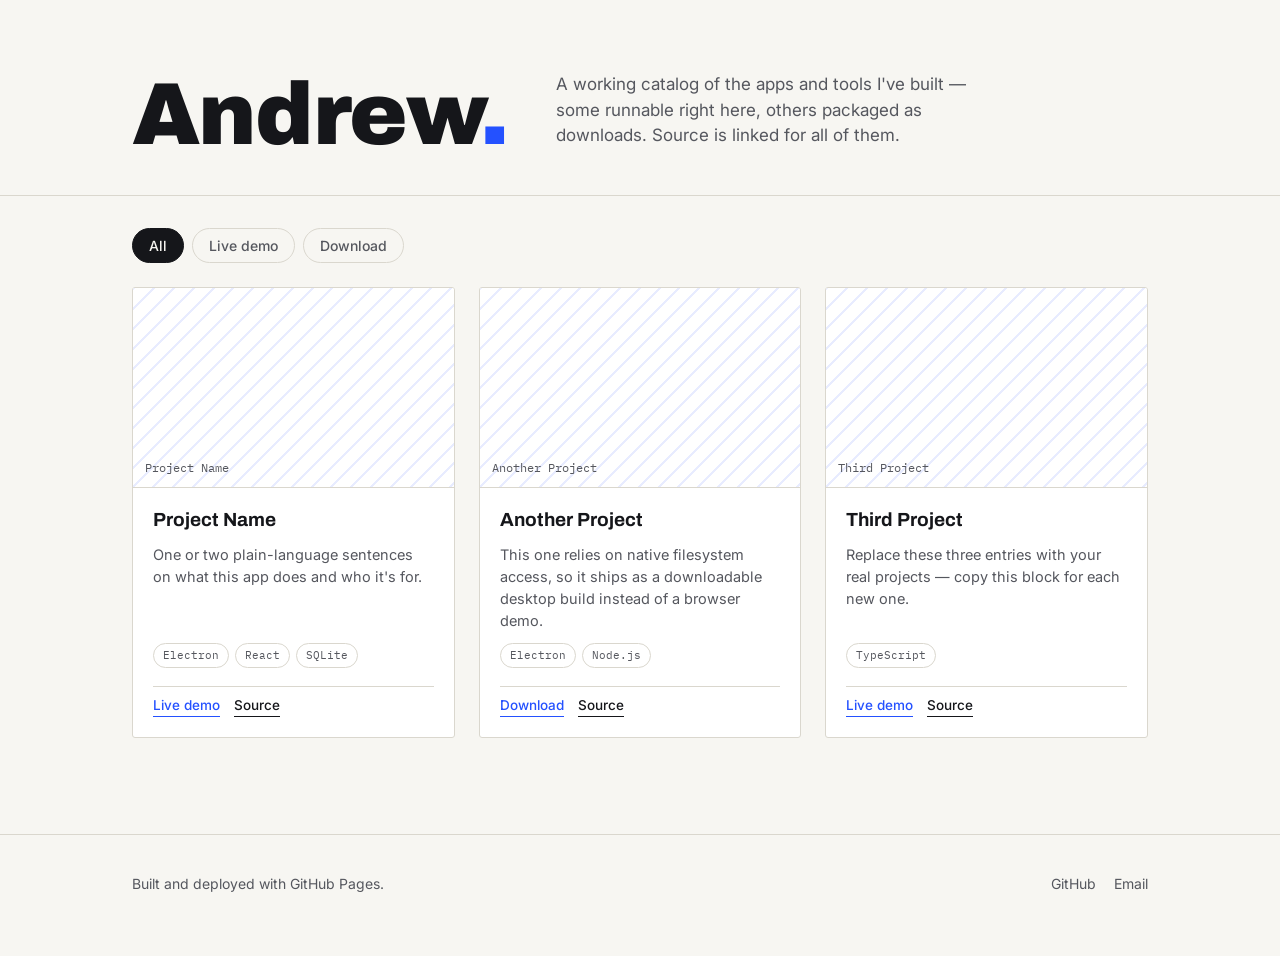
==== index.html @ 2cf71c54 "Initial portfolio scaffold Co-Authored-By: Claude Sonnet 5 <noreply@anthropic.com>" ====
<!DOCTYPE html>
<html lang="en">
<head>
<meta charset="UTF-8">
<meta name="viewport" content="width=device-width, initial-scale=1.0">
<title>Andrew — Projects</title>
<meta name="description" content="A working catalog of apps and tools built by Andrew.">
<link rel="preconnect" href="https://fonts.googleapis.com">
<link rel="preconnect" href="https://fonts.gstatic.com" crossorigin>
<link href="https://fonts.googleapis.com/css2?family=Archivo:wght@500;700;900&family=Inter:wght@400;500;600&family=IBM+Plex+Mono:wght@500&display=swap" rel="stylesheet">
<link rel="stylesheet" href="styles.css">
</head>
<body>

<header class="site-header">
  <div class="wrap header-grid">
    <h1 class="wordmark">Andrew<span class="wordmark-dot">.</span></h1>
    <p class="intro">
      A working catalog of the apps and tools I've built — some runnable right here,
      others packaged as downloads. Source is linked for all of them.
    </p>
  </div>
</header>

<main class="wrap">
  <section class="controls" aria-label="Filter projects">
    <button class="filter-btn is-active" data-filter="all">All</button>
    <button class="filter-btn" data-filter="live">Live demo</button>
    <button class="filter-btn" data-filter="download">Download</button>
  </section>

  <section id="grid" class="grid" aria-live="polite">
    <!-- Cards are rendered here by app.js from projects.js -->
  </section>
</main>

<footer class="site-footer">
  <div class="wrap footer-grid">
    <p>Built and deployed with GitHub Pages.</p>
    <nav class="footer-links">
      <a href="https://github.com/YOUR-USERNAME" target="_blank" rel="noopener">GitHub</a>
      <a href="mailto:you@example.com">Email</a>
    </nav>
  </div>
</footer>

<script src="projects.js"></script>
<script src="app.js"></script>
</body>
</html>
---- styles.css ----
:root {
  --paper: #F7F6F2;
  --ink: #15161A;
  --ink-soft: #55575E;
  --line: #DAD7CE;
  --accent: #2451FF;
  --accent-soft: #E8ECFF;
  --card-bg: #FFFFFF;
  --radius: 3px;
}

* { box-sizing: border-box; }

html { scroll-behavior: smooth; }

body {
  margin: 0;
  background: var(--paper);
  color: var(--ink);
  font-family: 'Inter', -apple-system, BlinkMacSystemFont, sans-serif;
  font-size: 16px;
  line-height: 1.5;
  -webkit-font-smoothing: antialiased;
}

.wrap {
  max-width: 1080px;
  margin: 0 auto;
  padding: 0 32px;
}

/* Header */

.site-header {
  border-bottom: 1px solid var(--line);
  padding: 72px 0 40px;
}

.header-grid {
  display: grid;
  grid-template-columns: auto 1fr;
  gap: 48px;
  align-items: end;
}

.wordmark {
  font-family: 'Archivo', sans-serif;
  font-weight: 900;
  font-size: clamp(48px, 8vw, 88px);
  line-height: 0.9;
  margin: 0;
  letter-spacing: -0.02em;
  animation: reveal 0.6s cubic-bezier(0.16, 1, 0.3, 1) both;
}

.wordmark-dot { color: var(--accent); }

.intro {
  max-width: 38ch;
  margin: 0 0 6px;
  color: var(--ink-soft);
  font-size: 17px;
}

@keyframes reveal {
  from { opacity: 0; transform: translateY(12px); }
  to { opacity: 1; transform: translateY(0); }
}

/* Controls */

.controls {
  display: flex;
  gap: 8px;
  padding: 32px 0 24px;
}

.filter-btn {
  font-family: 'Inter', sans-serif;
  font-size: 14px;
  font-weight: 500;
  padding: 8px 16px;
  border: 1px solid var(--line);
  background: transparent;
  color: var(--ink-soft);
  border-radius: 999px;
  cursor: pointer;
  transition: border-color 0.15s ease, color 0.15s ease, background 0.15s ease;
}

.filter-btn:hover { border-color: var(--ink); color: var(--ink); }

.filter-btn.is-active {
  background: var(--ink);
  border-color: var(--ink);
  color: var(--paper);
}

/* Grid */

.grid {
  display: grid;
  grid-template-columns: repeat(auto-fill, minmax(300px, 1fr));
  gap: 24px;
  padding-bottom: 96px;
}

.card {
  background: var(--card-bg);
  border: 1px solid var(--line);
  border-radius: var(--radius);
  overflow: hidden;
  display: flex;
  flex-direction: column;
  transition: transform 0.15s ease, box-shadow 0.15s ease;
}

.card:hover {
  transform: translateY(-3px);
  box-shadow: 0 12px 24px -12px rgba(21, 22, 26, 0.18);
}

.card-thumb {
  aspect-ratio: 16 / 10;
  width: 100%;
  display: block;
  position: relative;
  overflow: hidden;
  border-bottom: 1px solid var(--line);
}

.card-thumb img,
.card-thumb video {
  width: 100%;
  height: 100%;
  object-fit: cover;
  display: block;
}

.card-thumb.placeholder {
  background:
    repeating-linear-gradient(135deg, var(--accent-soft) 0 2px, transparent 2px 14px),
    var(--card-bg);
}

.card-thumb .thumb-label {
  position: absolute;
  bottom: 10px;
  left: 12px;
  font-family: 'IBM Plex Mono', monospace;
  font-size: 12px;
  color: var(--ink-soft);
}

.card-body {
  padding: 18px 20px 20px;
  display: flex;
  flex-direction: column;
  gap: 10px;
  flex: 1;
}

.card-title {
  font-family: 'Archivo', sans-serif;
  font-weight: 700;
  font-size: 19px;
  margin: 0;
}

.card-desc {
  margin: 0;
  color: var(--ink-soft);
  font-size: 14.5px;
  flex: 1;
}

.card-tags {
  display: flex;
  flex-wrap: wrap;
  gap: 6px;
  margin: 2px 0 4px;
}

.tag {
  font-family: 'IBM Plex Mono', monospace;
  font-size: 11px;
  color: var(--ink-soft);
  border: 1px solid var(--line);
  border-radius: 999px;
  padding: 3px 9px;
}

.card-links {
  display: flex;
  gap: 14px;
  padding-top: 8px;
  border-top: 1px solid var(--line);
  margin-top: 4px;
}

.card-links a {
  font-size: 13.5px;
  font-weight: 500;
  color: var(--ink);
  text-decoration: none;
  border-bottom: 1px solid var(--ink);
  padding-bottom: 1px;
}

.card-links a.primary { color: var(--accent); border-bottom-color: var(--accent); }
.card-links a:hover { opacity: 0.7; }

/* Footer */

.site-footer {
  border-top: 1px solid var(--line);
  padding: 24px 0 48px;
}

.footer-grid {
  display: flex;
  justify-content: space-between;
  align-items: center;
  flex-wrap: wrap;
  gap: 12px;
  color: var(--ink-soft);
  font-size: 14px;
}

.footer-links { display: flex; gap: 18px; }
.footer-links a { color: var(--ink-soft); text-decoration: none; }
.footer-links a:hover { color: var(--ink); }

/* Empty state */

.empty-state {
  color: var(--ink-soft);
  font-size: 15px;
  padding: 40px 0;
  grid-column: 1 / -1;
}

/* Motion + accessibility */

@media (prefers-reduced-motion: reduce) {
  .wordmark { animation: none; }
  .card { transition: none; }
}

a:focus-visible, button:focus-visible {
  outline: 2px solid var(--accent);
  outline-offset: 2px;
}

@media (max-width: 640px) {
  .header-grid { grid-template-columns: 1fr; gap: 16px; }
  .site-header { padding: 48px 0 32px; }
}
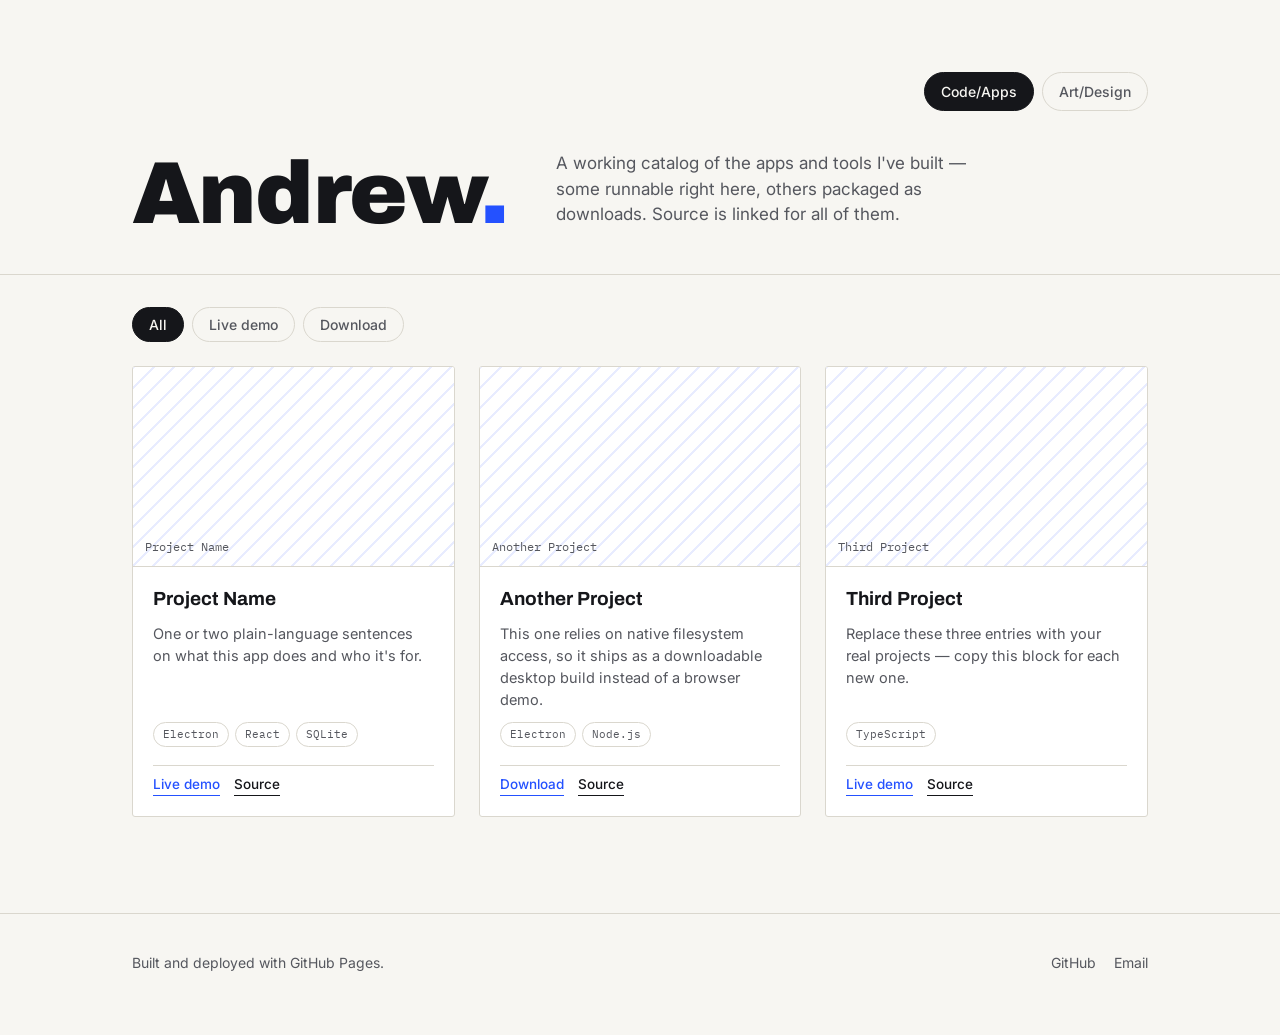
==== commit f4b17659: "Add top-right nav linking Code/Apps and Art/Design (andrewpengart.com) Co-Authored-By: Claude Sonnet" ====
--- a/index.html
+++ b/index.html
@@ -13,6 +13,10 @@
 <body>
 
 <header class="site-header">
+  <nav class="site-nav wrap" aria-label="Site sections">
+    <a class="nav-btn is-active" href="./" aria-current="page">Code/Apps</a>
+    <a class="nav-btn" href="https://andrewpengart.com">Art/Design</a>
+  </nav>
   <div class="wrap header-grid">
     <h1 class="wordmark">Andrew<span class="wordmark-dot">.</span></h1>
     <p class="intro">
--- a/styles.css
+++ b/styles.css
@@ -36,6 +36,32 @@
   padding: 72px 0 40px;
 }
 
+.site-nav {
+  display: flex;
+  justify-content: flex-end;
+  gap: 8px;
+  margin-bottom: 40px;
+}
+
+.nav-btn {
+  font-size: 14px;
+  font-weight: 500;
+  padding: 8px 16px;
+  border: 1px solid var(--line);
+  border-radius: 999px;
+  color: var(--ink-soft);
+  text-decoration: none;
+  transition: border-color 0.15s ease, color 0.15s ease, background 0.15s ease;
+}
+
+.nav-btn:hover { border-color: var(--ink); color: var(--ink); }
+
+.nav-btn.is-active {
+  background: var(--ink);
+  border-color: var(--ink);
+  color: var(--paper);
+}
+
 .header-grid {
   display: grid;
   grid-template-columns: auto 1fr;
@@ -254,5 +280,6 @@
 
 @media (max-width: 640px) {
   .header-grid { grid-template-columns: 1fr; gap: 16px; }
-  .site-header { padding: 48px 0 32px; }
-}
+  .site-header { padding: 24px 0 32px; }
+  .site-nav { margin-bottom: 28px; }
+}
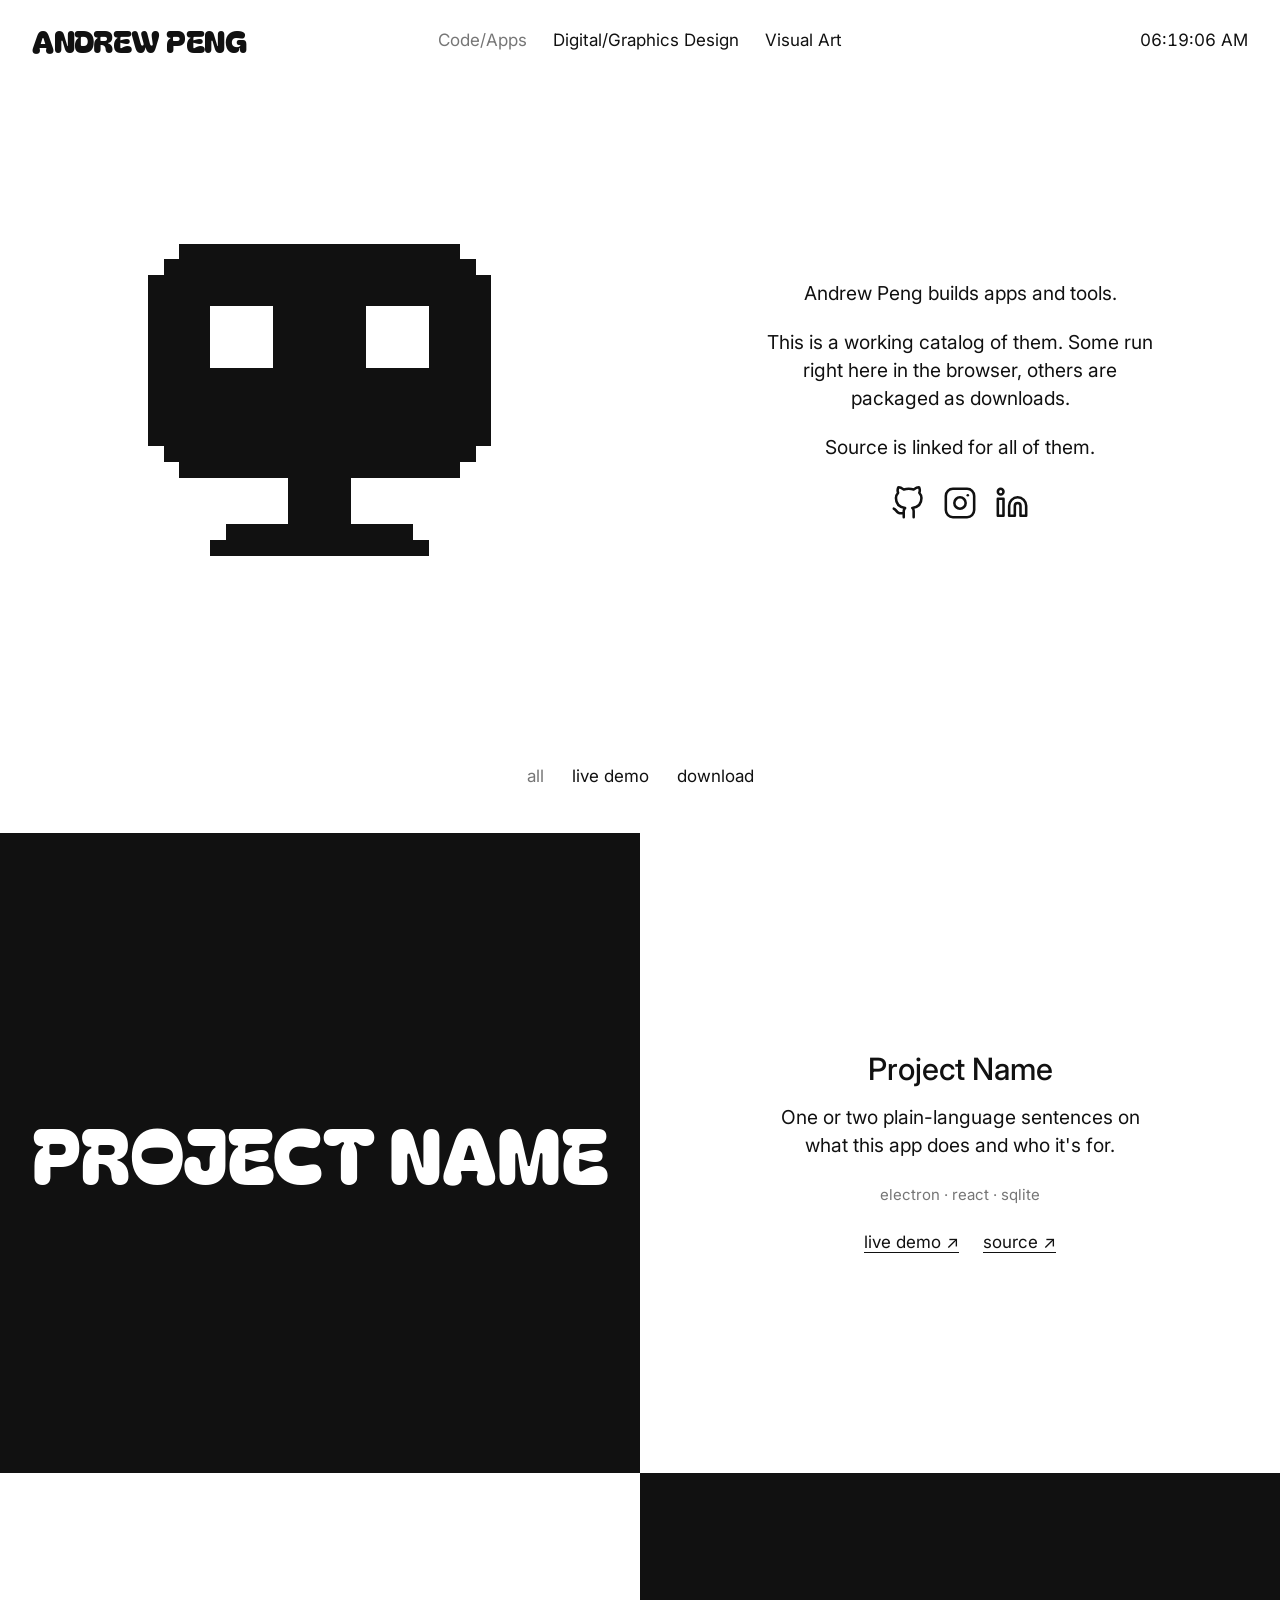
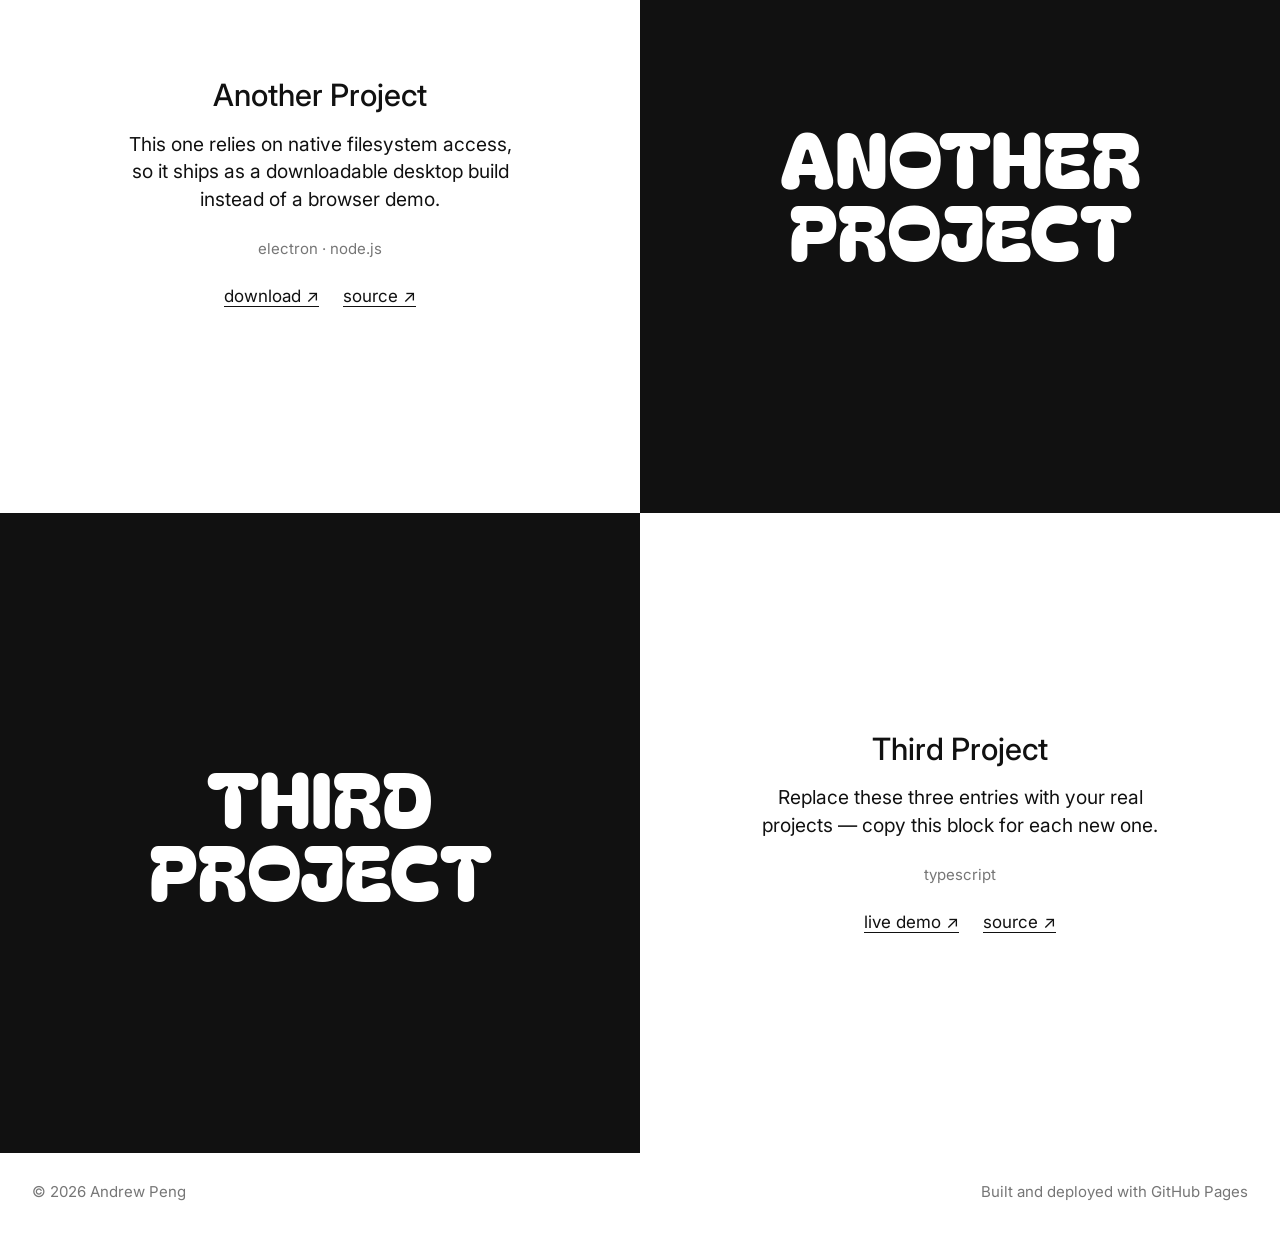
==== commit ab8f19db: "Redesign in BigSur-inspired style; add Digital/Graphics Design page - Header: chunky wordmark, cente" ====
--- a/index.html
+++ b/index.html
@@ -3,51 +3,71 @@
 <head>
 <meta charset="UTF-8">
 <meta name="viewport" content="width=device-width, initial-scale=1.0">
-<title>Andrew — Projects</title>
-<meta name="description" content="A working catalog of apps and tools built by Andrew.">
+<title>Andrew Peng — Code/Apps</title>
+<meta name="description" content="A working catalog of apps and tools built by Andrew Peng.">
 <link rel="preconnect" href="https://fonts.googleapis.com">
 <link rel="preconnect" href="https://fonts.gstatic.com" crossorigin>
-<link href="https://fonts.googleapis.com/css2?family=Archivo:wght@500;700;900&family=Inter:wght@400;500;600&family=IBM+Plex+Mono:wght@500&display=swap" rel="stylesheet">
+<link href="https://fonts.googleapis.com/css2?family=Bagel+Fat+One&family=Inter:wght@400;500&display=swap" rel="stylesheet">
 <link rel="stylesheet" href="styles.css">
 </head>
 <body>
 
 <header class="site-header">
-  <nav class="site-nav wrap" aria-label="Site sections">
-    <a class="nav-btn is-active" href="./" aria-current="page">Code/Apps</a>
-    <a class="nav-btn" href="https://andrewpengart.com">Art/Design</a>
+  <a class="wordmark" href="./">Andrew Peng</a>
+  <nav class="site-nav" aria-label="Site sections">
+    <a href="./" aria-current="page">Code/Apps</a>
+    <a href="design.html">Digital/Graphics Design</a>
+    <a href="https://www.andrewpengart.com/selected-works">Visual Art</a>
   </nav>
-  <div class="wrap header-grid">
-    <h1 class="wordmark">Andrew<span class="wordmark-dot">.</span></h1>
-    <p class="intro">
-      A working catalog of the apps and tools I've built — some runnable right here,
-      others packaged as downloads. Source is linked for all of them.
-    </p>
-  </div>
+  <time class="clock" aria-hidden="true"></time>
 </header>
 
-<main class="wrap">
-  <section class="controls" aria-label="Filter projects">
-    <button class="filter-btn is-active" data-filter="all">All</button>
-    <button class="filter-btn" data-filter="live">Live demo</button>
-    <button class="filter-btn" data-filter="download">Download</button>
+<main>
+  <section class="split hero">
+    <div class="panel panel-art">
+      <svg class="pixel-art" viewBox="-4 -6 32 32" role="img" aria-label="Pixel-art computer with two square eyes" shape-rendering="crispEdges">
+        <path d="M3 0h18v1h-18zM2 1h20v1h-20zM1 2h22v11h-22zM2 13h20v1h-20zM3 14h18v1h-18zM10 15h4v3h-4zM6 18h12v1h-12zM5 19h14v1h-14z"/>
+        <rect class="eye" x="5" y="4" width="4" height="4"/>
+        <rect class="eye" x="15" y="4" width="4" height="4"/>
+      </svg>
+    </div>
+    <div class="panel panel-text">
+      <div class="prose">
+        <p>Andrew Peng builds apps and tools.</p>
+        <p>This is a working catalog of them. Some run right here in the browser, others are packaged as downloads.</p>
+        <p>Source is linked for all of them.</p>
+      </div>
+      <nav class="icons" aria-label="Elsewhere">
+        <a href="https://github.com/MayorMilo" target="_blank" rel="noopener" aria-label="GitHub">
+          <svg viewBox="0 0 24 24"><path d="M9 19c-5 1.5-5-2.5-7-3m14 6v-3.87a3.37 3.37 0 0 0-.94-2.61c3.14-.35 6.44-1.54 6.44-7A5.44 5.44 0 0 0 20 4.77 5.07 5.07 0 0 0 19.91 1S18.73.65 16 2.48a13.38 13.38 0 0 0-7 0C6.27.65 5.09 1 5.09 1A5.07 5.07 0 0 0 5 4.77a5.44 5.44 0 0 0-1.5 3.78c0 5.42 3.3 6.61 6.44 7A3.37 3.37 0 0 0 9 18.13V22"/></svg>
+        </a>
+        <a href="https://www.instagram.com/mayor_millo/" target="_blank" rel="noopener" aria-label="Instagram">
+          <svg viewBox="0 0 24 24"><rect x="2" y="2" width="20" height="20" rx="5"/><circle cx="12" cy="12" r="4"/><path d="M17.5 6.5h.01"/></svg>
+        </a>
+        <a href="https://www.linkedin.com/in/yuan-andrew-peng/" target="_blank" rel="noopener" aria-label="LinkedIn">
+          <svg viewBox="0 0 24 24"><path d="M16 8a6 6 0 0 1 6 6v7h-4v-7a2 2 0 0 0-4 0v7h-4v-7a6 6 0 0 1 6-6z"/><rect x="2" y="9" width="4" height="12"/><circle cx="4" cy="4" r="2"/></svg>
+        </a>
+      </nav>
+    </div>
   </section>
 
-  <section id="grid" class="grid" aria-live="polite">
-    <!-- Cards are rendered here by app.js from projects.js -->
+  <section class="filters" aria-label="Filter projects">
+    <button class="filter-btn is-active" data-filter="all" aria-pressed="true">all</button>
+    <button class="filter-btn" data-filter="live" aria-pressed="false">live demo</button>
+    <button class="filter-btn" data-filter="download" aria-pressed="false">download</button>
+  </section>
+
+  <section id="grid" class="projects" aria-live="polite">
+    <!-- Rows are rendered here by app.js from projects.js -->
   </section>
 </main>
 
 <footer class="site-footer">
-  <div class="wrap footer-grid">
-    <p>Built and deployed with GitHub Pages.</p>
-    <nav class="footer-links">
-      <a href="https://github.com/YOUR-USERNAME" target="_blank" rel="noopener">GitHub</a>
-      <a href="mailto:you@example.com">Email</a>
-    </nav>
-  </div>
+  <span>© <span class="year">2026</span> Andrew Peng</span>
+  <span>Built and deployed with GitHub Pages</span>
 </footer>
 
+<script src="site.js"></script>
 <script src="projects.js"></script>
 <script src="app.js"></script>
 </body>
--- a/styles.css
+++ b/styles.css
@@ -1,12 +1,17 @@
+/*
+  Design language borrowed from BigSur (awwwards.com/sites/big-sur):
+  pure white page, black ink, one grey for "current"/secondary; a chunky
+  hand-drawn wordmark; lowercase-quiet navigation centered in the header with a
+  live clock on the right; full-bleed 50/50 split panels with no gutters,
+  borders, radii or shadows; bold black pixel/graphic art against photography;
+  centered, airy body copy.
+*/
+
 :root {
-  --paper: #F7F6F2;
-  --ink: #15161A;
-  --ink-soft: #55575E;
-  --line: #DAD7CE;
-  --accent: #2451FF;
-  --accent-soft: #E8ECFF;
-  --card-bg: #FFFFFF;
-  --radius: 3px;
+  --paper: #FFFFFF;
+  --ink: #111111;
+  --muted: #767676;
+  --header-h: 80px;
 }
 
 * { box-sizing: border-box; }
@@ -17,269 +22,269 @@
   margin: 0;
   background: var(--paper);
   color: var(--ink);
-  font-family: 'Inter', -apple-system, BlinkMacSystemFont, sans-serif;
-  font-size: 16px;
-  line-height: 1.5;
+  font-family: 'Inter', 'Helvetica Neue', Helvetica, Arial, sans-serif;
+  font-size: 17px;
+  line-height: 1.45;
   -webkit-font-smoothing: antialiased;
 }
 
-.wrap {
-  max-width: 1080px;
-  margin: 0 auto;
-  padding: 0 32px;
-}
-
-/* Header */
+a { color: inherit; }
+
+/* Header: wordmark | nav | clock */
 
 .site-header {
-  border-bottom: 1px solid var(--line);
-  padding: 72px 0 40px;
+  position: sticky;
+  top: 0;
+  z-index: 10;
+  min-height: var(--header-h);
+  display: grid;
+  grid-template-columns: 1fr auto 1fr;
+  align-items: center;
+  gap: 24px;
+  padding: 16px 32px;
+  background: var(--paper);
+}
+
+.wordmark {
+  font-family: 'Bagel Fat One', 'Arial Black', sans-serif;
+  font-size: clamp(24px, 2.4vw, 32px);
+  line-height: 1;
+  text-transform: uppercase;
+  letter-spacing: -0.01em;
+  white-space: nowrap;
+  text-decoration: none;
+  justify-self: start;
 }
 
 .site-nav {
   display: flex;
-  justify-content: flex-end;
-  gap: 8px;
-  margin-bottom: 40px;
-}
-
-.nav-btn {
-  font-size: 14px;
-  font-weight: 500;
-  padding: 8px 16px;
-  border: 1px solid var(--line);
-  border-radius: 999px;
-  color: var(--ink-soft);
+  flex-wrap: wrap;
+  justify-content: center;
+  gap: 8px 26px;
+}
+
+.site-nav a {
   text-decoration: none;
-  transition: border-color 0.15s ease, color 0.15s ease, background 0.15s ease;
-}
-
-.nav-btn:hover { border-color: var(--ink); color: var(--ink); }
-
-.nav-btn.is-active {
-  background: var(--ink);
-  border-color: var(--ink);
-  color: var(--paper);
-}
-
-.header-grid {
-  display: grid;
-  grid-template-columns: auto 1fr;
-  gap: 48px;
-  align-items: end;
-}
-
-.wordmark {
-  font-family: 'Archivo', sans-serif;
-  font-weight: 900;
-  font-size: clamp(48px, 8vw, 88px);
-  line-height: 0.9;
-  margin: 0;
-  letter-spacing: -0.02em;
-  animation: reveal 0.6s cubic-bezier(0.16, 1, 0.3, 1) both;
-}
-
-.wordmark-dot { color: var(--accent); }
-
-.intro {
-  max-width: 38ch;
-  margin: 0 0 6px;
-  color: var(--ink-soft);
-  font-size: 17px;
-}
-
-@keyframes reveal {
-  from { opacity: 0; transform: translateY(12px); }
-  to { opacity: 1; transform: translateY(0); }
-}
-
-/* Controls */
-
-.controls {
-  display: flex;
-  gap: 8px;
-  padding: 32px 0 24px;
-}
-
-.filter-btn {
-  font-family: 'Inter', sans-serif;
-  font-size: 14px;
-  font-weight: 500;
-  padding: 8px 16px;
-  border: 1px solid var(--line);
-  background: transparent;
-  color: var(--ink-soft);
-  border-radius: 999px;
-  cursor: pointer;
-  transition: border-color 0.15s ease, color 0.15s ease, background 0.15s ease;
-}
-
-.filter-btn:hover { border-color: var(--ink); color: var(--ink); }
-
-.filter-btn.is-active {
-  background: var(--ink);
-  border-color: var(--ink);
-  color: var(--paper);
-}
-
-/* Grid */
-
-.grid {
-  display: grid;
-  grid-template-columns: repeat(auto-fill, minmax(300px, 1fr));
-  gap: 24px;
-  padding-bottom: 96px;
-}
-
-.card {
-  background: var(--card-bg);
-  border: 1px solid var(--line);
-  border-radius: var(--radius);
+  transition: color 0.15s ease;
+}
+
+.site-nav a:hover,
+.site-nav a[aria-current="page"] { color: var(--muted); }
+
+.clock {
+  justify-self: end;
+  font-variant-numeric: tabular-nums;
+  white-space: nowrap;
+}
+
+/* Split panels */
+
+.split {
+  display: grid;
+  grid-template-columns: 1fr 1fr;
+}
+
+.panel-art,
+.panel-media {
+  aspect-ratio: 1 / 1;
+  max-height: calc(100svh - var(--header-h));
+  width: 100%;
   overflow: hidden;
-  display: flex;
-  flex-direction: column;
-  transition: transform 0.15s ease, box-shadow 0.15s ease;
-}
-
-.card:hover {
-  transform: translateY(-3px);
-  box-shadow: 0 12px 24px -12px rgba(21, 22, 26, 0.18);
-}
-
-.card-thumb {
-  aspect-ratio: 16 / 10;
-  width: 100%;
-  display: block;
-  position: relative;
-  overflow: hidden;
-  border-bottom: 1px solid var(--line);
-}
-
-.card-thumb img,
-.card-thumb video {
+}
+
+.panel-art {
+  display: grid;
+  place-items: center;
+}
+
+.pixel-art {
+  width: min(78%, 78svh);
+  height: auto;
+  fill: var(--ink);
+}
+
+.pixel-art .eye {
+  fill: var(--paper);
+  transform-box: fill-box;
+  transform-origin: center;
+  animation: blink 5s infinite;
+}
+
+@keyframes blink {
+  0%, 94%, 100% { transform: scaleY(1); }
+  97% { transform: scaleY(0.15); }
+}
+
+.panel-media img {
   width: 100%;
   height: 100%;
   object-fit: cover;
   display: block;
 }
 
-.card-thumb.placeholder {
-  background:
-    repeating-linear-gradient(135deg, var(--accent-soft) 0 2px, transparent 2px 14px),
-    var(--card-bg);
-}
-
-.card-thumb .thumb-label {
-  position: absolute;
-  bottom: 10px;
-  left: 12px;
-  font-family: 'IBM Plex Mono', monospace;
-  font-size: 12px;
-  color: var(--ink-soft);
-}
-
-.card-body {
-  padding: 18px 20px 20px;
+.panel-media.placeholder {
+  background: var(--ink);
+  color: var(--paper);
+  display: grid;
+  place-items: center;
+  padding: 32px;
+}
+
+.panel-media.placeholder span {
+  font-family: 'Bagel Fat One', 'Arial Black', sans-serif;
+  font-size: clamp(36px, 6vw, 88px);
+  line-height: 0.95;
+  text-transform: uppercase;
+  text-align: center;
+}
+
+.panel-text {
   display: flex;
   flex-direction: column;
-  gap: 10px;
-  flex: 1;
-}
-
-.card-title {
-  font-family: 'Archivo', sans-serif;
-  font-weight: 700;
-  font-size: 19px;
+  align-items: center;
+  justify-content: center;
+  gap: 24px;
+  padding: 64px 48px;
+  text-align: center;
+}
+
+.prose { max-width: 36ch; }
+
+.prose p {
+  font-size: clamp(17px, 1.5vw, 21px);
+  margin: 0 0 1.1em;
+}
+
+.prose p:last-child { margin-bottom: 0; }
+
+.prose a { text-underline-offset: 3px; }
+.prose a:hover { color: var(--muted); }
+
+/* Social icons (outline, like BigSur's about page) */
+
+.icons { display: flex; gap: 18px; }
+
+.icons a { display: block; transition: color 0.15s ease; }
+.icons a:hover { color: var(--muted); }
+
+.icons svg {
+  width: 34px;
+  height: 34px;
+  display: block;
+  fill: none;
+  stroke: currentColor;
+  stroke-width: 1.8;
+  stroke-linecap: round;
+  stroke-linejoin: round;
+}
+
+/* Filters */
+
+.filters {
+  display: flex;
+  justify-content: center;
+  gap: 28px;
+  padding: 40px 16px;
+}
+
+.filter-btn {
+  font: inherit;
+  background: none;
+  border: 0;
+  padding: 4px 0;
+  color: var(--ink);
+  cursor: pointer;
+  transition: color 0.15s ease;
+}
+
+.filter-btn:hover,
+.filter-btn.is-active { color: var(--muted); }
+
+/* Projects: alternating split rows */
+
+.project:nth-child(even) .panel-media { order: 2; }
+
+.project-title {
+  font-weight: 500;
+  font-size: clamp(24px, 2.4vw, 34px);
+  line-height: 1.15;
+  margin: 0 0 0.6em;
+}
+
+.project-tags {
   margin: 0;
-}
-
-.card-desc {
+  color: var(--muted);
+  font-size: 15px;
+  text-transform: lowercase;
+}
+
+.project-links {
+  display: flex;
+  flex-wrap: wrap;
+  justify-content: center;
+  gap: 8px 24px;
+}
+
+.project-links a {
+  text-underline-offset: 4px;
+  transition: color 0.15s ease;
+}
+
+.project-links a:hover { color: var(--muted); }
+
+.empty-state {
+  text-align: center;
+  color: var(--muted);
+  padding: 64px 16px;
   margin: 0;
-  color: var(--ink-soft);
-  font-size: 14.5px;
-  flex: 1;
-}
-
-.card-tags {
-  display: flex;
+}
+
+/* Footer */
+
+.site-footer {
+  display: flex;
+  justify-content: space-between;
   flex-wrap: wrap;
-  gap: 6px;
-  margin: 2px 0 4px;
-}
-
-.tag {
-  font-family: 'IBM Plex Mono', monospace;
-  font-size: 11px;
-  color: var(--ink-soft);
-  border: 1px solid var(--line);
-  border-radius: 999px;
-  padding: 3px 9px;
-}
-
-.card-links {
-  display: flex;
-  gap: 14px;
-  padding-top: 8px;
-  border-top: 1px solid var(--line);
-  margin-top: 4px;
-}
-
-.card-links a {
-  font-size: 13.5px;
-  font-weight: 500;
-  color: var(--ink);
-  text-decoration: none;
-  border-bottom: 1px solid var(--ink);
-  padding-bottom: 1px;
-}
-
-.card-links a.primary { color: var(--accent); border-bottom-color: var(--accent); }
-.card-links a:hover { opacity: 0.7; }
-
-/* Footer */
-
-.site-footer {
-  border-top: 1px solid var(--line);
-  padding: 24px 0 48px;
-}
-
-.footer-grid {
-  display: flex;
-  justify-content: space-between;
-  align-items: center;
-  flex-wrap: wrap;
-  gap: 12px;
-  color: var(--ink-soft);
-  font-size: 14px;
-}
-
-.footer-links { display: flex; gap: 18px; }
-.footer-links a { color: var(--ink-soft); text-decoration: none; }
-.footer-links a:hover { color: var(--ink); }
-
-/* Empty state */
-
-.empty-state {
-  color: var(--ink-soft);
+  gap: 8px 24px;
+  padding: 28px 32px 36px;
+  color: var(--muted);
   font-size: 15px;
-  padding: 40px 0;
-  grid-column: 1 / -1;
 }
 
 /* Motion + accessibility */
 
 @media (prefers-reduced-motion: reduce) {
-  .wordmark { animation: none; }
-  .card { transition: none; }
+  html { scroll-behavior: auto; }
+  .pixel-art .eye { animation: none; }
 }
 
 a:focus-visible, button:focus-visible {
-  outline: 2px solid var(--accent);
-  outline-offset: 2px;
-}
-
-@media (max-width: 640px) {
-  .header-grid { grid-template-columns: 1fr; gap: 16px; }
-  .site-header { padding: 24px 0 32px; }
-  .site-nav { margin-bottom: 28px; }
-}
+  outline: 2px solid var(--ink);
+  outline-offset: 3px;
+}
+
+/* Narrow screens: nav drops to its own row, panels stack */
+
+@media (max-width: 900px) {
+  .site-header {
+    grid-template-columns: 1fr auto;
+    row-gap: 14px;
+  }
+  .site-nav {
+    grid-row: 2;
+    grid-column: 1 / -1;
+  }
+}
+
+@media (max-width: 700px) {
+  .site-header { padding: 16px; }
+  .site-nav { gap: 6px 14px; font-size: 15px; }
+  .clock { font-size: 15px; }
+
+  .split { grid-template-columns: 1fr; }
+  .project:nth-child(even) .panel-media { order: 0; }
+  .panel-art, .panel-media { max-height: none; }
+  .panel-text { padding: 48px 24px 64px; }
+
+  .site-footer { padding: 24px 16px 32px; }
+}
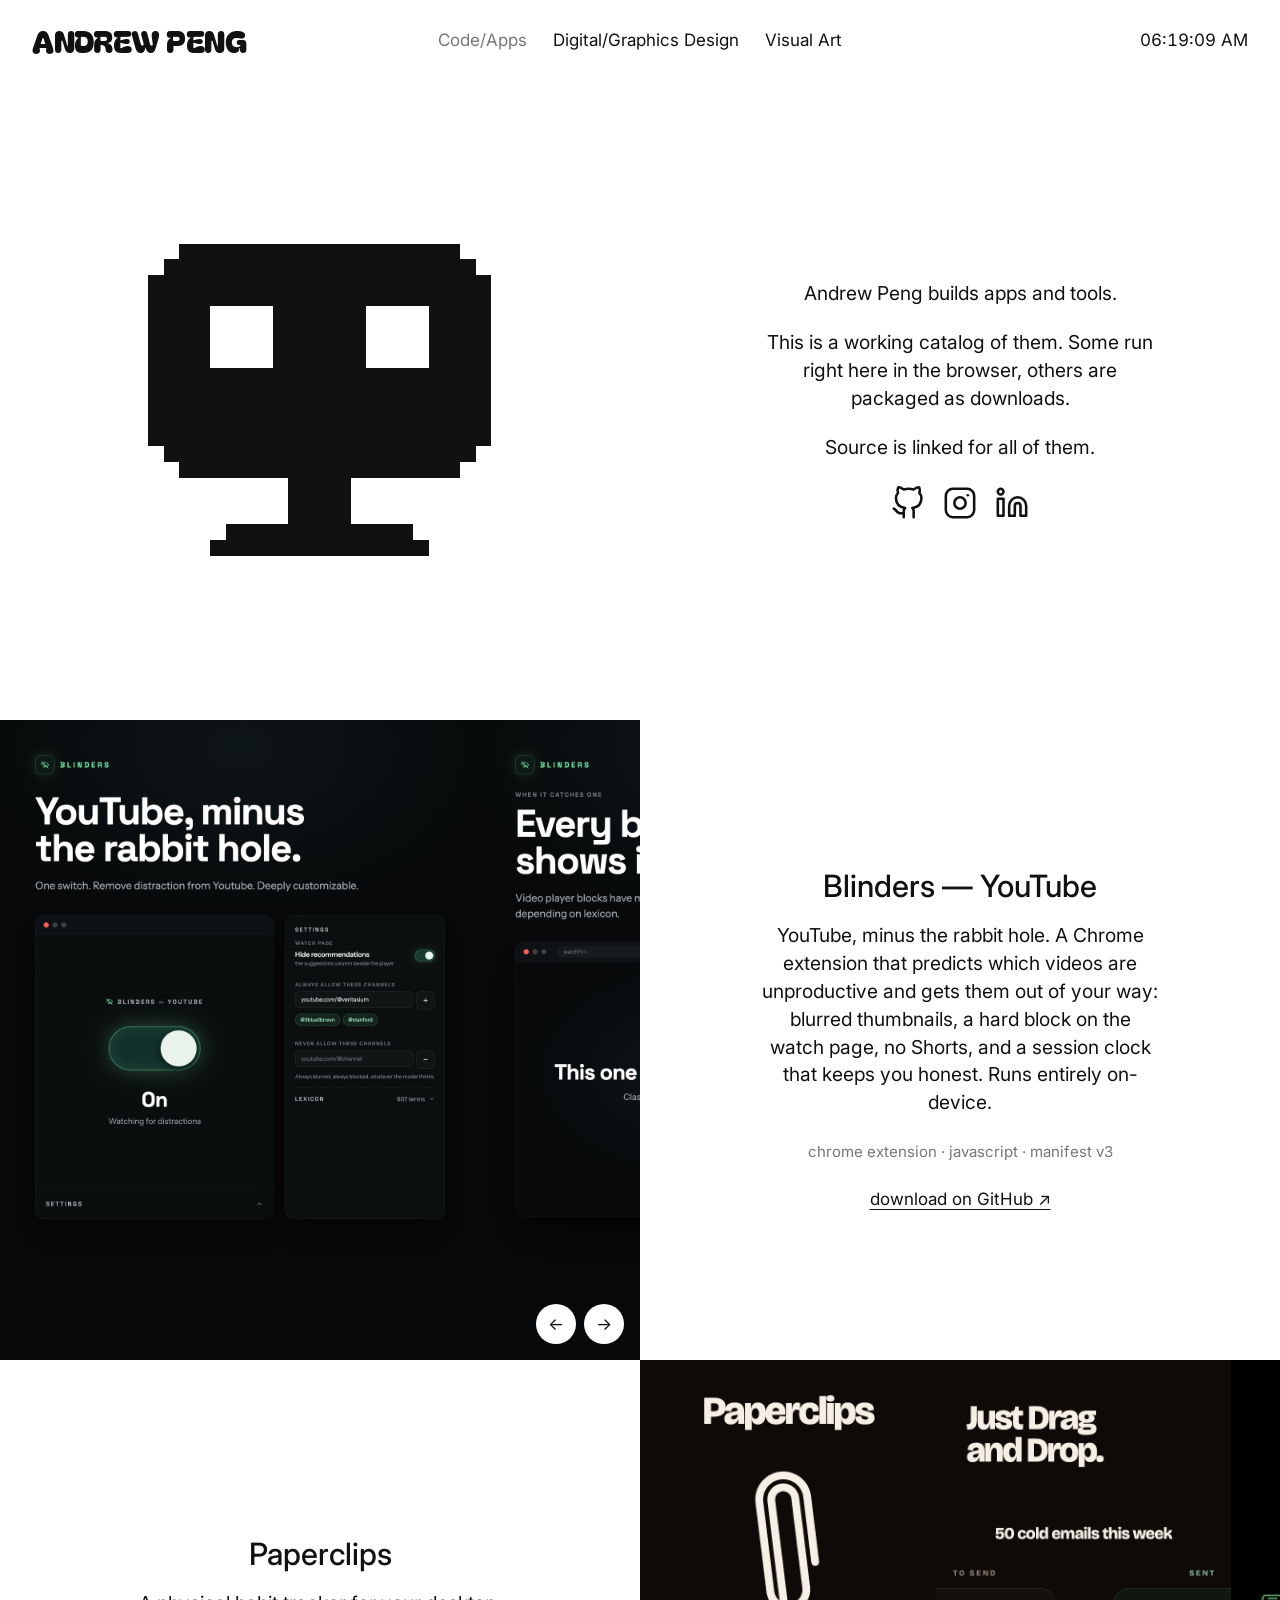
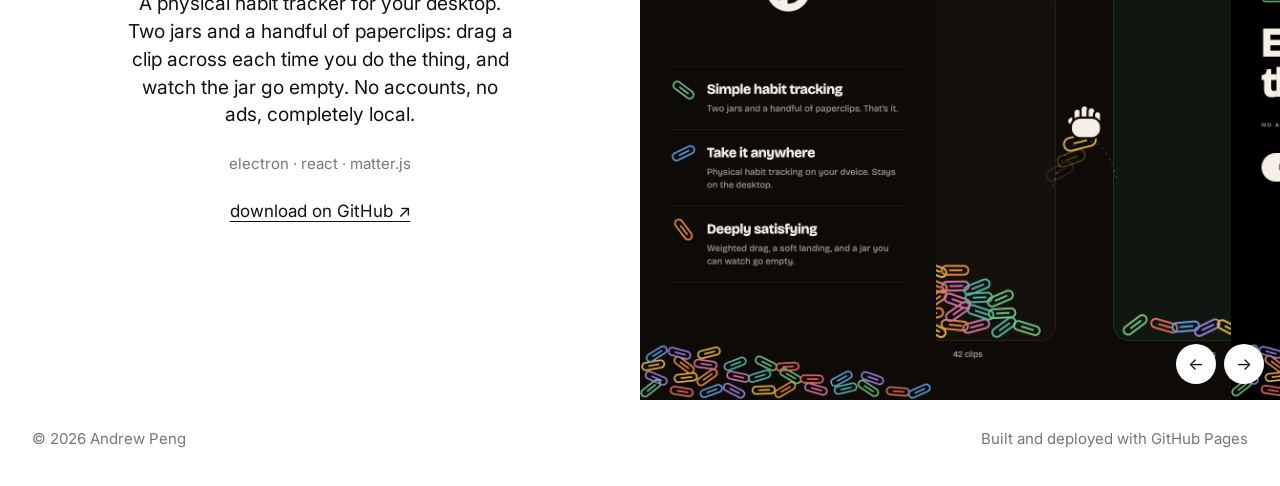
==== commit fecd9bbe: "Add Blinders and Paperclips projects; fix Instagram link - Replace placeholder projects with Blinder" ====
--- a/index.html
+++ b/index.html
@@ -41,7 +41,7 @@
         <a href="https://github.com/MayorMilo" target="_blank" rel="noopener" aria-label="GitHub">
           <svg viewBox="0 0 24 24"><path d="M9 19c-5 1.5-5-2.5-7-3m14 6v-3.87a3.37 3.37 0 0 0-.94-2.61c3.14-.35 6.44-1.54 6.44-7A5.44 5.44 0 0 0 20 4.77 5.07 5.07 0 0 0 19.91 1S18.73.65 16 2.48a13.38 13.38 0 0 0-7 0C6.27.65 5.09 1 5.09 1A5.07 5.07 0 0 0 5 4.77a5.44 5.44 0 0 0-1.5 3.78c0 5.42 3.3 6.61 6.44 7A3.37 3.37 0 0 0 9 18.13V22"/></svg>
         </a>
-        <a href="https://www.instagram.com/mayor_millo/" target="_blank" rel="noopener" aria-label="Instagram">
+        <a href="https://www.instagram.com/and.peng/" target="_blank" rel="noopener" aria-label="Instagram">
           <svg viewBox="0 0 24 24"><rect x="2" y="2" width="20" height="20" rx="5"/><circle cx="12" cy="12" r="4"/><path d="M17.5 6.5h.01"/></svg>
         </a>
         <a href="https://www.linkedin.com/in/yuan-andrew-peng/" target="_blank" rel="noopener" aria-label="LinkedIn">
--- a/styles.css
+++ b/styles.css
@@ -288,3 +288,52 @@
 
   .site-footer { padding: 24px 16px 32px; }
 }
+
+/* Screenshot strip: several images side by side, swipe or step with arrows */
+
+.gallery {
+  position: relative;
+  background: #0b0b0b;
+}
+
+.strip {
+  display: flex;
+  height: 100%;
+  overflow-x: auto;
+  scroll-snap-type: x mandatory;
+  scrollbar-width: none;
+}
+
+.strip::-webkit-scrollbar { display: none; }
+
+.panel-media .strip img {
+  flex: none;
+  width: auto;
+  height: 100%;
+  object-fit: contain;
+  scroll-snap-align: start;
+}
+
+.strip-nav {
+  position: absolute;
+  right: 16px;
+  bottom: 16px;
+  display: flex;
+  gap: 8px;
+}
+
+.strip-btn {
+  font: inherit;
+  width: 40px;
+  height: 40px;
+  border: 0;
+  border-radius: 50%;
+  background: var(--paper);
+  color: var(--ink);
+  cursor: pointer;
+  transition: opacity 0.15s ease;
+}
+
+.strip-btn:hover { opacity: 0.75; }
+
+.filters[hidden], .filter-btn[hidden] { display: none; }
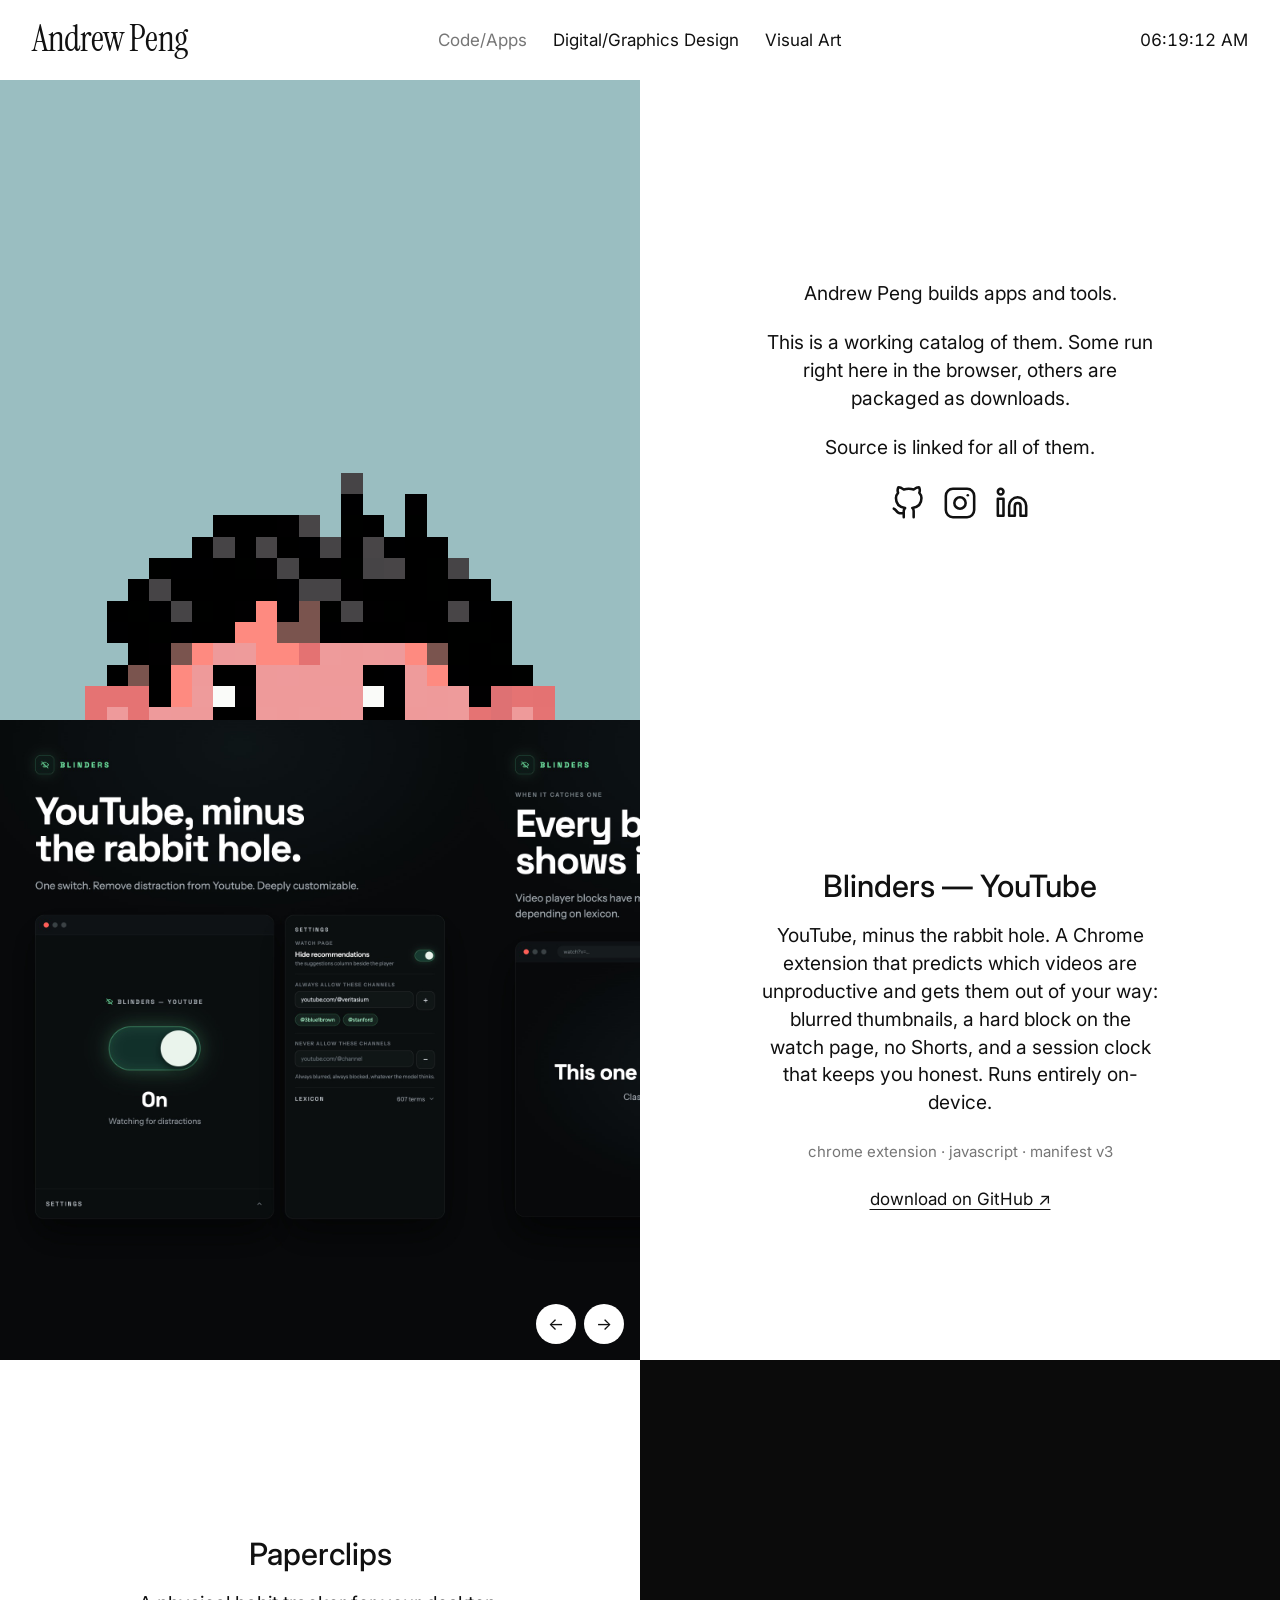
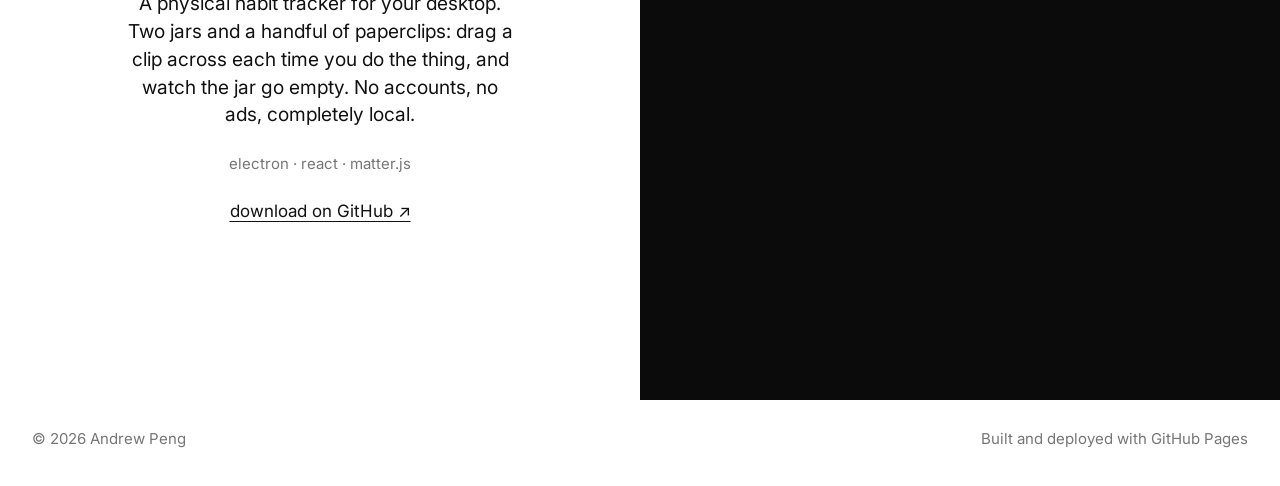
==== commit 8ce58f92: "Use Totally Normal Head GIFs as hero art; serif wordmark - Code/Apps hero: Totally Normal Head #10; " ====
--- a/index.html
+++ b/index.html
@@ -7,7 +7,7 @@
 <meta name="description" content="A working catalog of apps and tools built by Andrew Peng.">
 <link rel="preconnect" href="https://fonts.googleapis.com">
 <link rel="preconnect" href="https://fonts.gstatic.com" crossorigin>
-<link href="https://fonts.googleapis.com/css2?family=Bagel+Fat+One&family=Inter:wght@400;500&display=swap" rel="stylesheet">
+<link href="https://fonts.googleapis.com/css2?family=Instrument+Serif&family=Inter:wght@400;500&display=swap" rel="stylesheet">
 <link rel="stylesheet" href="styles.css">
 </head>
 <body>
@@ -25,11 +25,7 @@
 <main>
   <section class="split hero">
     <div class="panel panel-art">
-      <svg class="pixel-art" viewBox="-4 -6 32 32" role="img" aria-label="Pixel-art computer with two square eyes" shape-rendering="crispEdges">
-        <path d="M3 0h18v1h-18zM2 1h20v1h-20zM1 2h22v11h-22zM2 13h20v1h-20zM3 14h18v1h-18zM10 15h4v3h-4zM6 18h12v1h-12zM5 19h14v1h-14z"/>
-        <rect class="eye" x="5" y="4" width="4" height="4"/>
-        <rect class="eye" x="15" y="4" width="4" height="4"/>
-      </svg>
+      <img class="hero-gif" src="assets/totally-normal-head-10.gif" alt="Totally Normal Head #10, an animated pixel-art head on a blue background" width="1500" height="1500">
     </div>
     <div class="panel panel-text">
       <div class="prose">
--- a/styles.css
+++ b/styles.css
@@ -1,9 +1,9 @@
 /*
   Design language borrowed from BigSur (awwwards.com/sites/big-sur):
-  pure white page, black ink, one grey for "current"/secondary; a chunky
-  hand-drawn wordmark; lowercase-quiet navigation centered in the header with a
+  pure white page, black ink, one grey for "current"/secondary; a serif
+  wordmark (Instrument Serif); quiet navigation centered in the header with a
   live clock on the right; full-bleed 50/50 split panels with no gutters,
-  borders, radii or shadows; bold black pixel/graphic art against photography;
+  borders, radii or shadows; animated pixel-art heads against photography;
   centered, airy body copy.
 */
 
@@ -46,10 +46,10 @@
 }
 
 .wordmark {
-  font-family: 'Bagel Fat One', 'Arial Black', sans-serif;
-  font-size: clamp(24px, 2.4vw, 32px);
+  font-family: 'Instrument Serif', Georgia, 'Times New Roman', serif;
+  font-size: clamp(28px, 2.8vw, 36px);
+  font-weight: 400;
   line-height: 1;
-  text-transform: uppercase;
   letter-spacing: -0.01em;
   white-space: nowrap;
   text-decoration: none;
@@ -92,27 +92,20 @@
   overflow: hidden;
 }
 
-.panel-art {
-  display: grid;
-  place-items: center;
-}
-
-.pixel-art {
-  width: min(78%, 78svh);
-  height: auto;
-  fill: var(--ink);
-}
-
-.pixel-art .eye {
-  fill: var(--paper);
-  transform-box: fill-box;
-  transform-origin: center;
-  animation: blink 5s infinite;
-}
-
-@keyframes blink {
-  0%, 94%, 100% { transform: scaleY(1); }
-  97% { transform: scaleY(0.15); }
+/* Hero art: an animated pixel-art GIF filling its half edge to edge. */
+
+.hero-gif {
+  width: 100%;
+  height: 100%;
+  object-fit: cover;
+  display: block;
+  image-rendering: pixelated;
+}
+
+.media-link {
+  display: block;
+  height: 100%;
+  cursor: zoom-in;
 }
 
 .panel-media img {
@@ -131,10 +124,9 @@
 }
 
 .panel-media.placeholder span {
-  font-family: 'Bagel Fat One', 'Arial Black', sans-serif;
-  font-size: clamp(36px, 6vw, 88px);
-  line-height: 0.95;
-  text-transform: uppercase;
+  font-family: 'Instrument Serif', Georgia, 'Times New Roman', serif;
+  font-size: clamp(40px, 6vw, 96px);
+  line-height: 1;
   text-align: center;
 }
 
@@ -146,6 +138,13 @@
   gap: 24px;
   padding: 64px 48px;
   text-align: center;
+}
+
+.panel-inner {
+  display: flex;
+  flex-direction: column;
+  align-items: center;
+  gap: 24px;
 }
 
 .prose { max-width: 36ch; }
@@ -255,7 +254,6 @@
 
 @media (prefers-reduced-motion: reduce) {
   html { scroll-behavior: auto; }
-  .pixel-art .eye { animation: none; }
 }
 
 a:focus-visible, button:focus-visible {
@@ -285,6 +283,7 @@
   .project:nth-child(even) .panel-media { order: 0; }
   .panel-art, .panel-media { max-height: none; }
   .panel-text { padding: 48px 24px 64px; }
+  .page-design .panel-inner { position: static; }
 
   .site-footer { padding: 24px 16px 32px; }
 }
@@ -306,12 +305,16 @@
 
 .strip::-webkit-scrollbar { display: none; }
 
+.strip .media-link {
+  flex: none;
+  height: 100%;
+  scroll-snap-align: start;
+}
+
 .panel-media .strip img {
-  flex: none;
   width: auto;
   height: 100%;
   object-fit: contain;
-  scroll-snap-align: start;
 }
 
 .strip-nav {
@@ -337,3 +340,46 @@
 .strip-btn:hover { opacity: 0.75; }
 
 .filters[hidden], .filter-btn[hidden] { display: none; }
+
+/*
+  Design page: pieces are shown whole, never cropped. Each sits at its natural
+  height on a gallery-grey mount, so tall posters extend down the page and you
+  scroll the page to see all of them; the description stays pinned alongside.
+  Multi-image pieces (front/back) scroll sideways in a strip.
+*/
+
+.page-design .panel-media {
+  aspect-ratio: auto;
+  max-height: none;
+  background: #F0F0EE;
+  padding: clamp(24px, 4vw, 64px);
+}
+
+.page-design .panel-media .media-link { height: auto; }
+
+.page-design .panel-media img,
+.page-design .panel-media .strip img {
+  width: 100%;
+  height: auto;
+  object-fit: initial;
+}
+
+.page-design .strip {
+  height: auto;
+  align-items: flex-start;
+  gap: clamp(24px, 4vw, 64px);
+}
+
+.page-design .strip .media-link { width: 100%; }
+
+.page-design .strip-btn {
+  background: var(--ink);
+  color: var(--paper);
+}
+
+.page-design .panel-text { justify-content: flex-start; }
+
+.page-design .panel-inner {
+  position: sticky;
+  top: calc(var(--header-h) + 64px);
+}
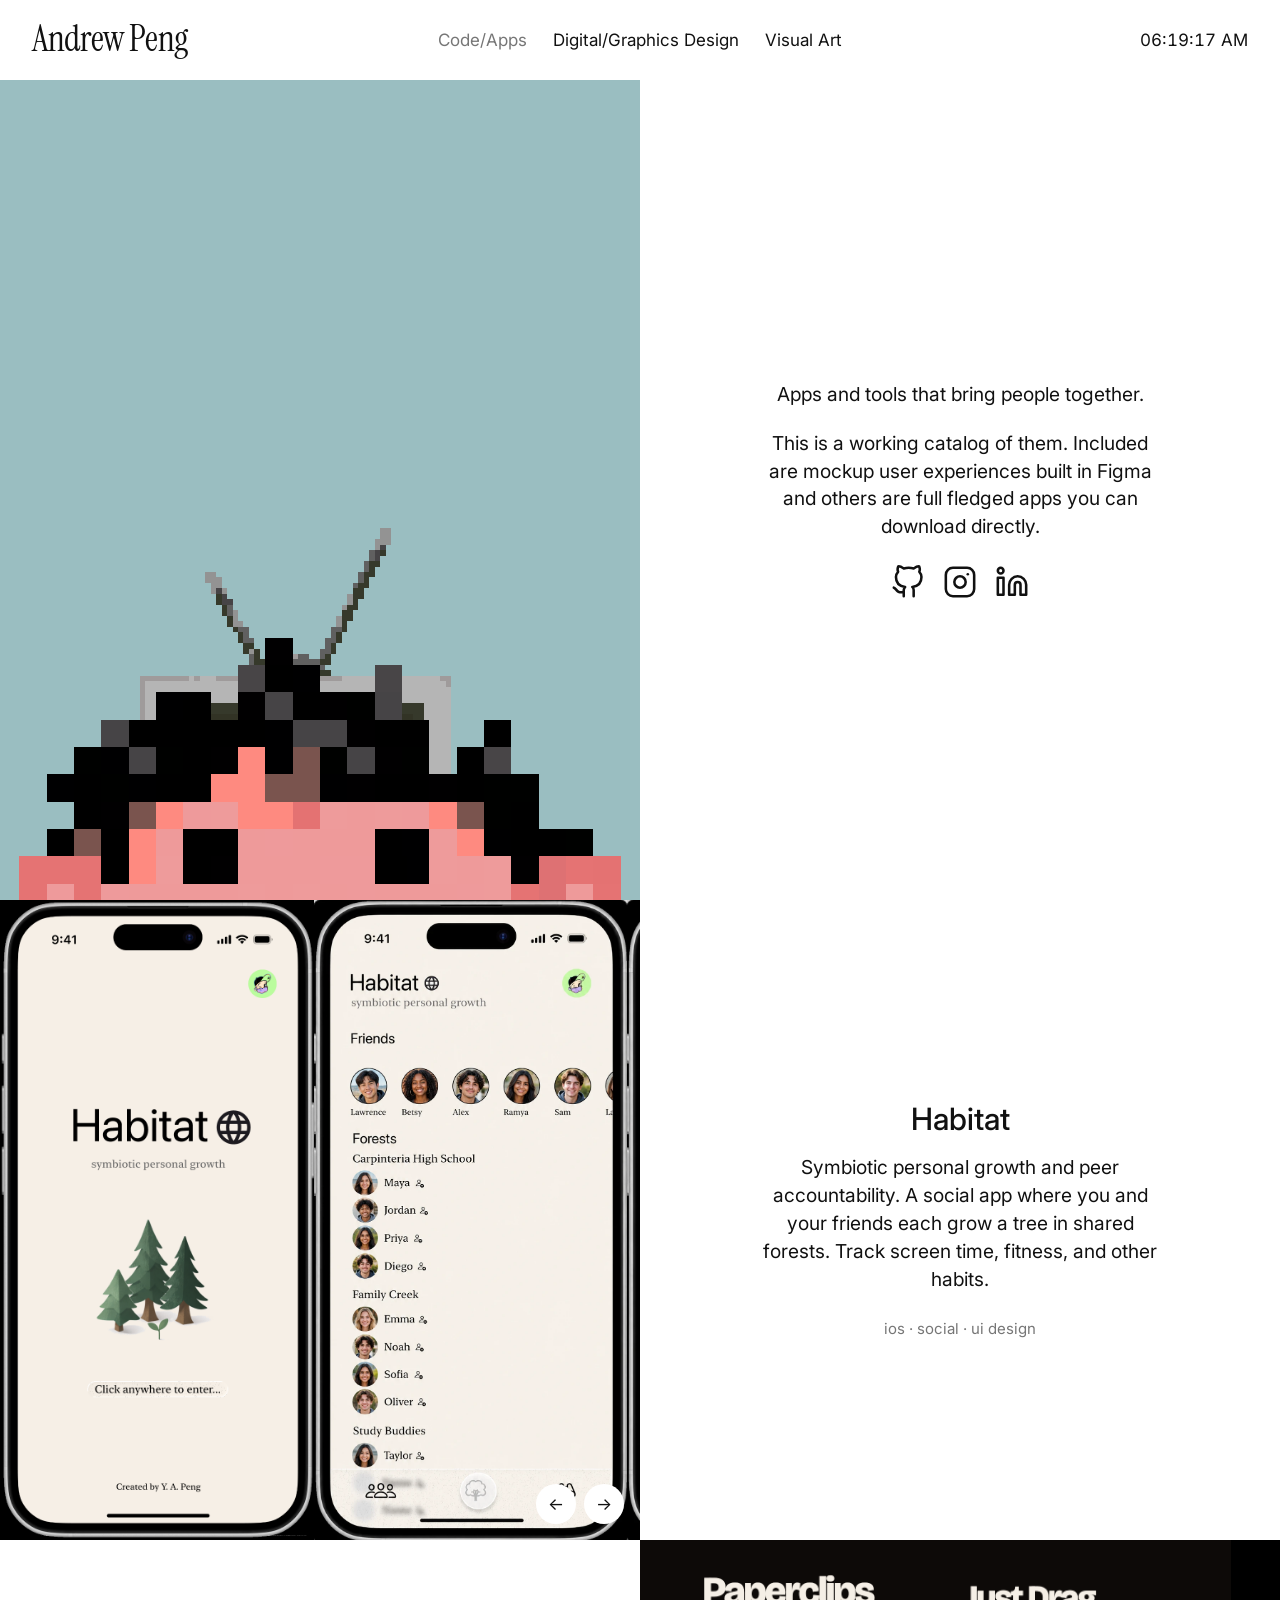
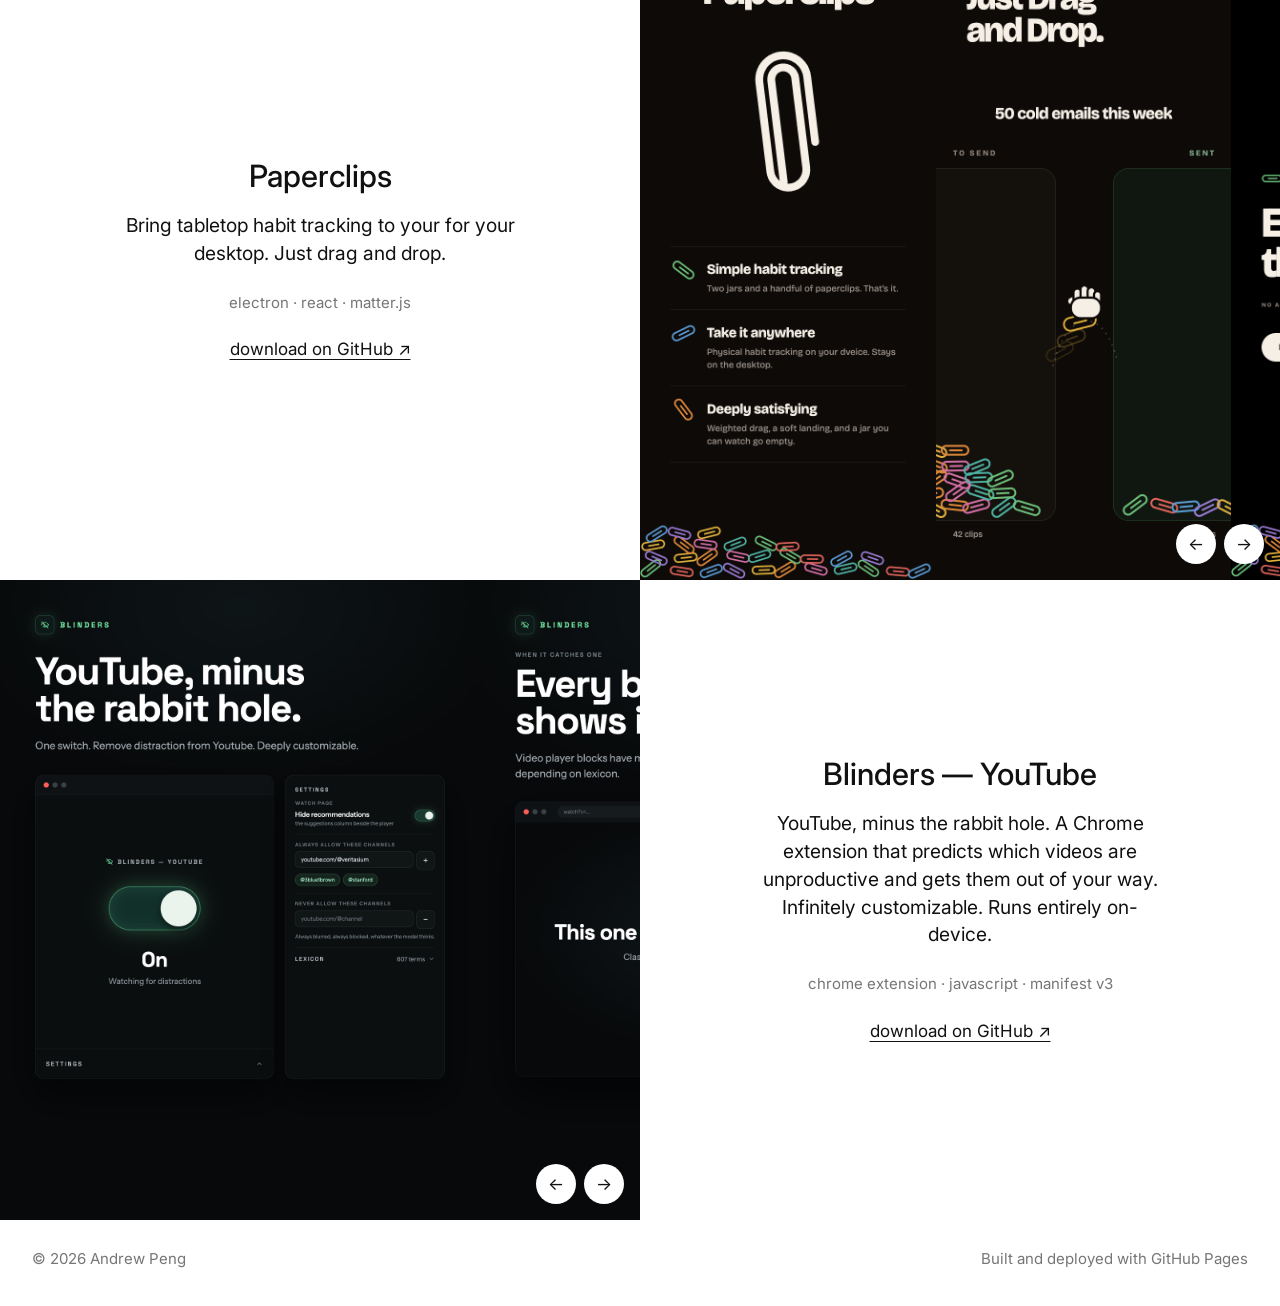
==== commit 68f66120: "Edit intro text" ====
--- a/index.html
+++ b/index.html
@@ -29,9 +29,8 @@
     </div>
     <div class="panel panel-text">
       <div class="prose">
-        <p>Andrew Peng builds apps and tools.</p>
-        <p>This is a working catalog of them. Some run right here in the browser, others are packaged as downloads.</p>
-        <p>Source is linked for all of them.</p>
+        <p>Apps and tools that bring people together.</p>
+        <p>This is a working catalog of them. Included are mockup user experiences built in Figma and others are full fledged apps you can download directly.</p>
       </div>
       <nav class="icons" aria-label="Elsewhere">
         <a href="https://github.com/MayorMilo" target="_blank" rel="noopener" aria-label="GitHub">
--- a/styles.css
+++ b/styles.css
@@ -36,7 +36,7 @@
   position: sticky;
   top: 0;
   z-index: 10;
-  min-height: var(--header-h);
+  min-height: 80px;
   display: grid;
   grid-template-columns: 1fr auto 1fr;
   align-items: center;
@@ -92,6 +92,17 @@
   overflow: hidden;
 }
 
+/* Hero: exactly one screen tall below the header, so the GIF fills the view
+   and the next section never peeks in. */
+
+.hero { height: calc(100svh - var(--header-h)); min-height: 420px; }
+
+.hero .panel-art {
+  aspect-ratio: auto;
+  max-height: none;
+  height: 100%;
+}
+
 /* Hero art: an animated pixel-art GIF filling its half edge to edge. */
 
 .hero-gif {
@@ -282,6 +293,8 @@
   .split { grid-template-columns: 1fr; }
   .project:nth-child(even) .panel-media { order: 0; }
   .panel-art, .panel-media { max-height: none; }
+  .hero { height: auto; min-height: 0; }
+  .hero .panel-art { aspect-ratio: 1 / 1; height: auto; }
   .panel-text { padding: 48px 24px 64px; }
   .page-design .panel-inner { position: static; }
 
